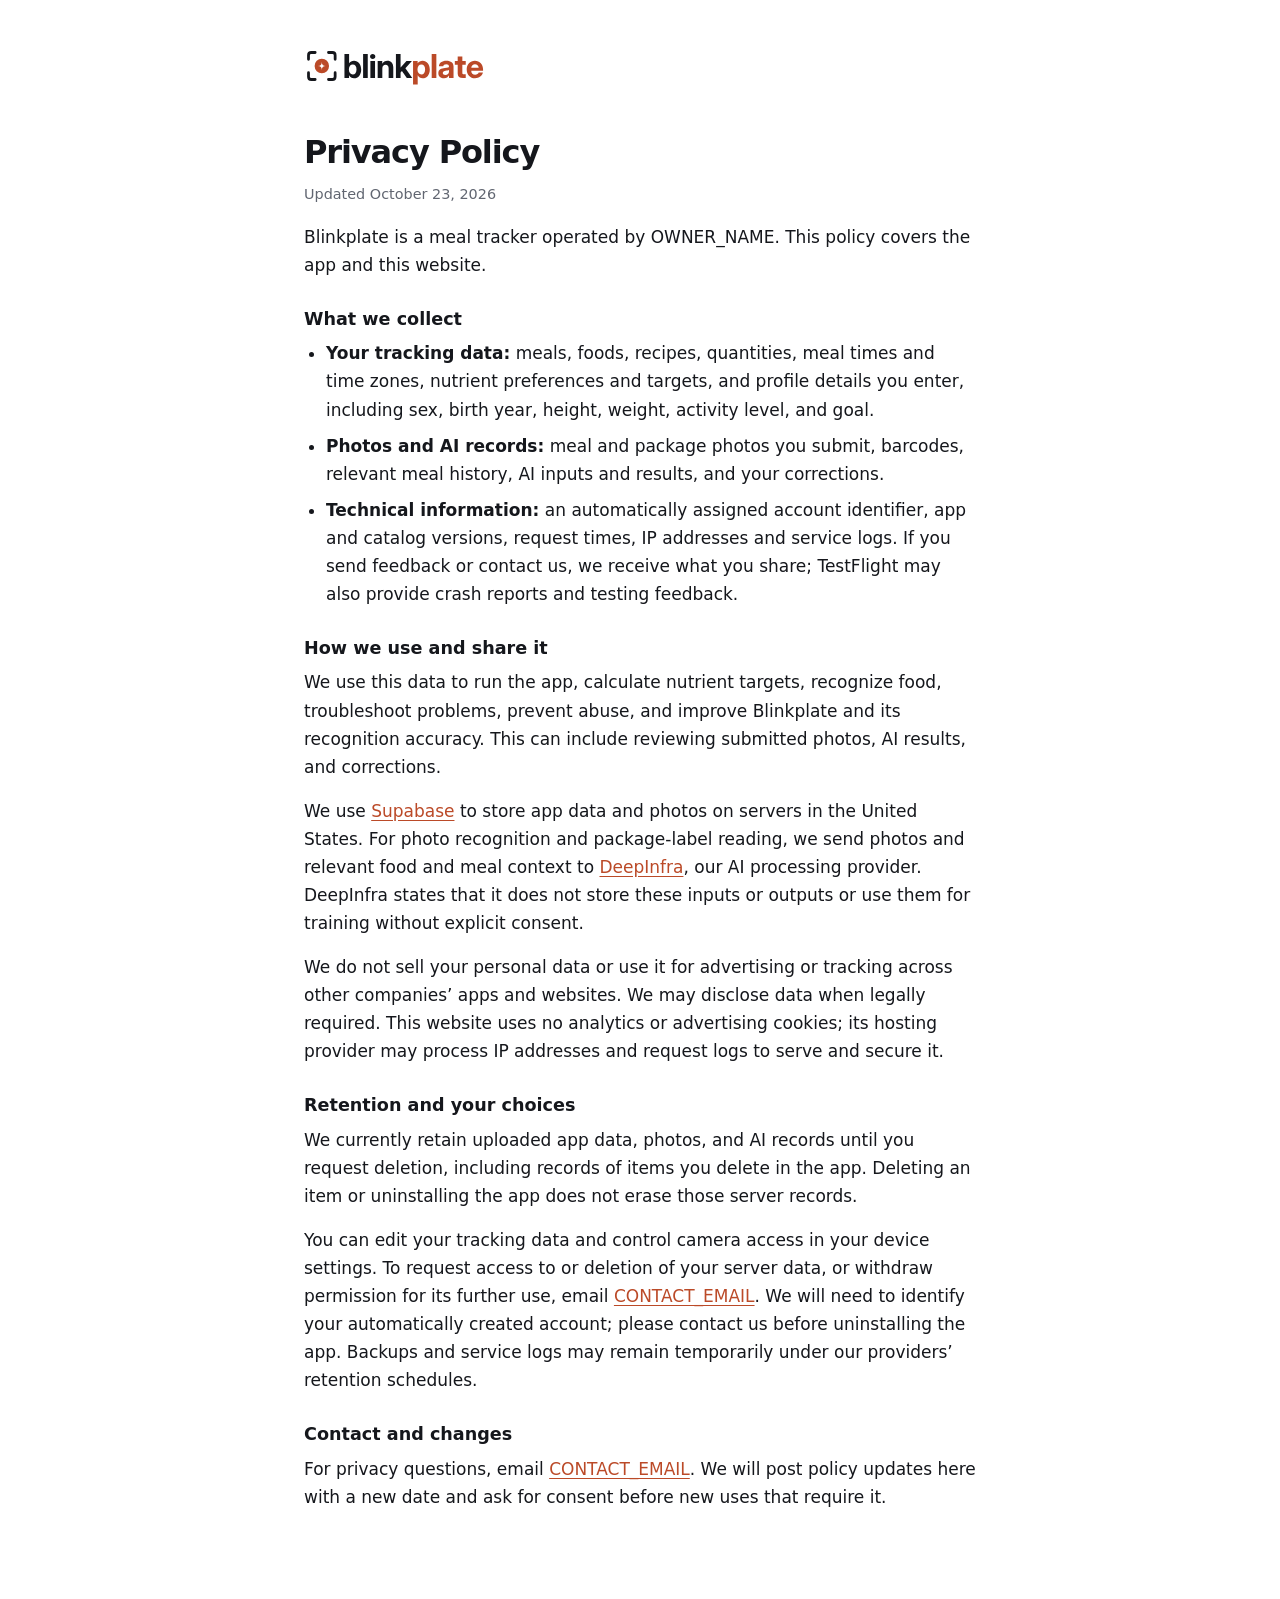
==== privacy.html @ cdba37e4 "Create Blinkplate website Add the branded homepage and a concise draft privacy policy based on the a" ====
<!doctype html>
<html lang="en">
<head>
  <meta charset="utf-8">
  <meta name="viewport" content="width=device-width, initial-scale=1">
  <meta name="description" content="How Blinkplate collects, uses, shares, and retains your data.">
  <meta name="color-scheme" content="light dark">
  <title>Privacy Policy · Blinkplate</title>
  <link rel="icon" href="/assets/favicon.svg" type="image/svg+xml">
  <link rel="stylesheet" href="/style.css">
</head>
<body>
  <main class="policy">
    <header><a href="/" aria-label="Blinkplate home"><picture><source srcset="/assets/logo-dark.svg" media="(prefers-color-scheme: dark)"><img class="logo" src="/assets/logo.svg" width="557" height="113" alt="Blinkplate"></picture></a></header>
    <h1>Privacy Policy</h1>
    <p class="date">Updated October 23, 2026</p>
    <p>Blinkplate is a meal tracker operated by OWNER_NAME. This policy covers the app and this website.</p>
    <h2>What we collect</h2>
    <ul>
      <li><strong>Your tracking data:</strong> meals, foods, recipes, quantities, meal times and time zones, nutrient preferences and targets, and profile details you enter, including sex, birth year, height, weight, activity level, and goal.</li>
      <li><strong>Photos and AI records:</strong> meal and package photos you submit, barcodes, relevant meal history, AI inputs and results, and your corrections.</li>
      <li><strong>Technical information:</strong> an automatically assigned account identifier, app and catalog versions, request times, IP addresses and service logs. If you send feedback or contact us, we receive what you share; TestFlight may also provide crash reports and testing feedback.</li>
    </ul>
    <h2>How we use and share it</h2>
    <p>We use this data to run the app, calculate nutrient targets, recognize food, troubleshoot problems, prevent abuse, and improve Blinkplate and its recognition accuracy. This can include reviewing submitted photos, AI results, and corrections.</p>
    <p>We use <a href="https://supabase.com/privacy">Supabase</a> to store app data and photos on servers in the United States. For photo recognition and package-label reading, we send photos and relevant food and meal context to <a href="https://deepinfra.com/privacy">DeepInfra</a>, our AI processing provider. DeepInfra states that it does not store these inputs or outputs or use them for training without explicit consent.</p>
    <p>We do not sell your personal data or use it for advertising or tracking across other companies’ apps and websites. We may disclose data when legally required. This website uses no analytics or advertising cookies; its hosting provider may process IP addresses and request logs to serve and secure it.</p>
    <h2>Retention and your choices</h2>
    <p>We currently retain uploaded app data, photos, and AI records until you request deletion, including records of items you delete in the app. Deleting an item or uninstalling the app does not erase those server records.</p>
    <p>You can edit your tracking data and control camera access in your device settings. To request access to or deletion of your server data, or withdraw permission for its further use, email <a href="mailto:CONTACT_EMAIL">CONTACT_EMAIL</a>. We will need to identify your automatically created account; please contact us before uninstalling the app. Backups and service logs may remain temporarily under our providers’ retention schedules.</p>
    <h2>Contact and changes</h2>
    <p>For privacy questions, email <a href="mailto:CONTACT_EMAIL">CONTACT_EMAIL</a>. We will post policy updates here with a new date and ask for consent before new uses that require it.</p>
  </main>
</body>
</html>
---- style.css ----
:root { color-scheme: light dark; --background: #fff; --ink: #15171c; --muted: #616671; --accent: #bb4a28; }
* { box-sizing: border-box; }
body { margin: 0; background: var(--background); color: var(--ink); font: 17px/1.65 system-ui, -apple-system, BlinkMacSystemFont, "Segoe UI", sans-serif; }
.home { min-height: 100vh; min-height: 100svh; display: grid; place-items: center; padding: 32px; }
.home main { width: min(100%, 460px); }
.logo { display: block; width: 100%; height: auto; }
.policy { max-width: 720px; margin: 0 auto; padding: 48px 24px 72px; }
.policy header { margin-bottom: 40px; }
.policy header a { display: inline-block; width: 180px; }
h1 { font-size: 2rem; line-height: 1.2; letter-spacing: -.035em; margin: 32px 0 12px; }
h2 { font-size: 1.1rem; line-height: 1.4; margin: 28px 0 8px; }
p, ul { margin: 0 0 16px; }
ul { padding-left: 22px; }
li + li { margin-top: 8px; }
a { color: var(--accent); text-underline-offset: 3px; overflow-wrap: anywhere; }
a:focus-visible { outline: 2px solid var(--accent); outline-offset: 5px; }
.date { color: var(--muted); font-size: .9rem; }
@media (prefers-color-scheme: dark) { :root { --background: #15171c; --ink: #f2f3f5; --muted: #a5aab5; --accent: #ff6a2b; } }
@media (max-width: 480px) { .policy { padding-top: 32px; } }
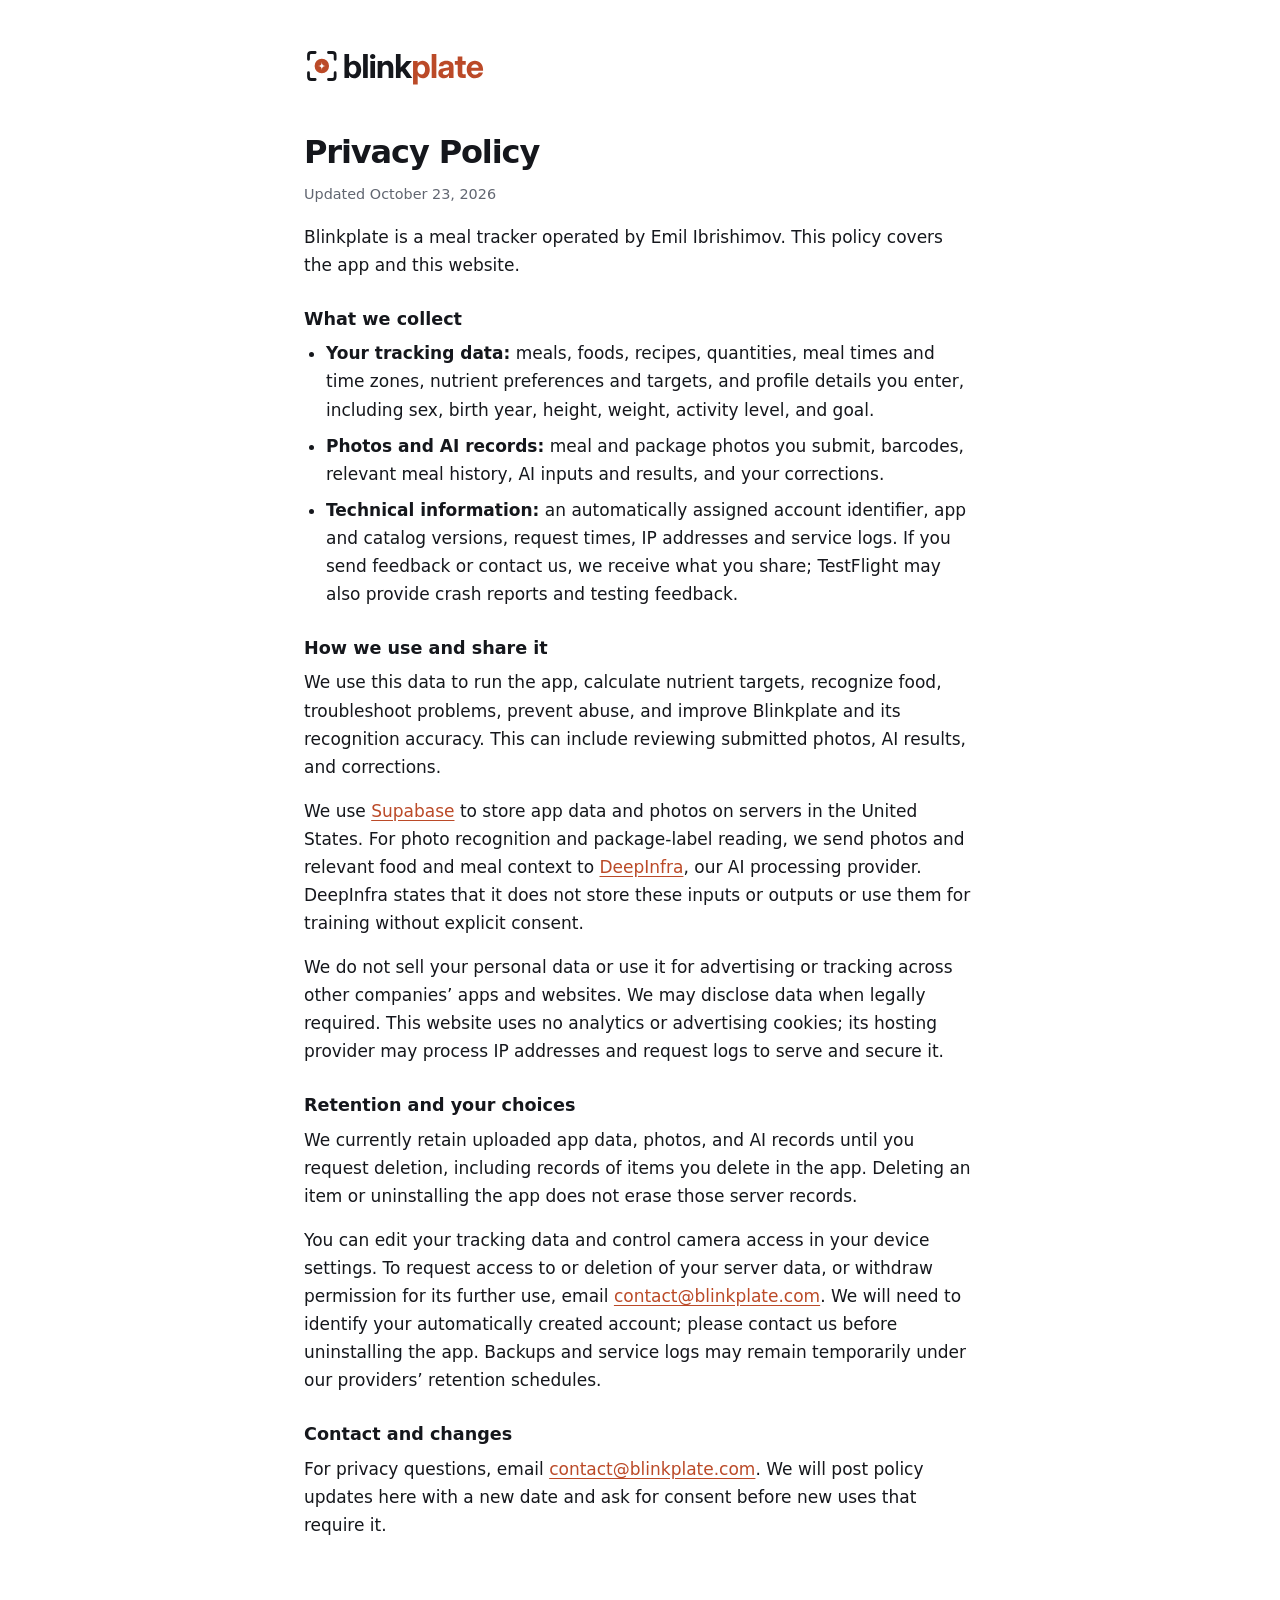
==== commit 9135bb7c: "Configure website domain and privacy contact" ====
--- a/privacy.html
+++ b/privacy.html
@@ -14,7 +14,7 @@
     <header><a href="/" aria-label="Blinkplate home"><picture><source srcset="/assets/logo-dark.svg" media="(prefers-color-scheme: dark)"><img class="logo" src="/assets/logo.svg" width="557" height="113" alt="Blinkplate"></picture></a></header>
     <h1>Privacy Policy</h1>
     <p class="date">Updated October 23, 2026</p>
-    <p>Blinkplate is a meal tracker operated by OWNER_NAME. This policy covers the app and this website.</p>
+    <p>Blinkplate is a meal tracker operated by Emil Ibrishimov. This policy covers the app and this website.</p>
     <h2>What we collect</h2>
     <ul>
       <li><strong>Your tracking data:</strong> meals, foods, recipes, quantities, meal times and time zones, nutrient preferences and targets, and profile details you enter, including sex, birth year, height, weight, activity level, and goal.</li>
@@ -27,9 +27,9 @@
     <p>We do not sell your personal data or use it for advertising or tracking across other companies’ apps and websites. We may disclose data when legally required. This website uses no analytics or advertising cookies; its hosting provider may process IP addresses and request logs to serve and secure it.</p>
     <h2>Retention and your choices</h2>
     <p>We currently retain uploaded app data, photos, and AI records until you request deletion, including records of items you delete in the app. Deleting an item or uninstalling the app does not erase those server records.</p>
-    <p>You can edit your tracking data and control camera access in your device settings. To request access to or deletion of your server data, or withdraw permission for its further use, email <a href="mailto:CONTACT_EMAIL">CONTACT_EMAIL</a>. We will need to identify your automatically created account; please contact us before uninstalling the app. Backups and service logs may remain temporarily under our providers’ retention schedules.</p>
+    <p>You can edit your tracking data and control camera access in your device settings. To request access to or deletion of your server data, or withdraw permission for its further use, email <a href="mailto:contact@blinkplate.com">contact@blinkplate.com</a>. We will need to identify your automatically created account; please contact us before uninstalling the app. Backups and service logs may remain temporarily under our providers’ retention schedules.</p>
     <h2>Contact and changes</h2>
-    <p>For privacy questions, email <a href="mailto:CONTACT_EMAIL">CONTACT_EMAIL</a>. We will post policy updates here with a new date and ask for consent before new uses that require it.</p>
+    <p>For privacy questions, email <a href="mailto:contact@blinkplate.com">contact@blinkplate.com</a>. We will post policy updates here with a new date and ask for consent before new uses that require it.</p>
   </main>
 </body>
 </html>
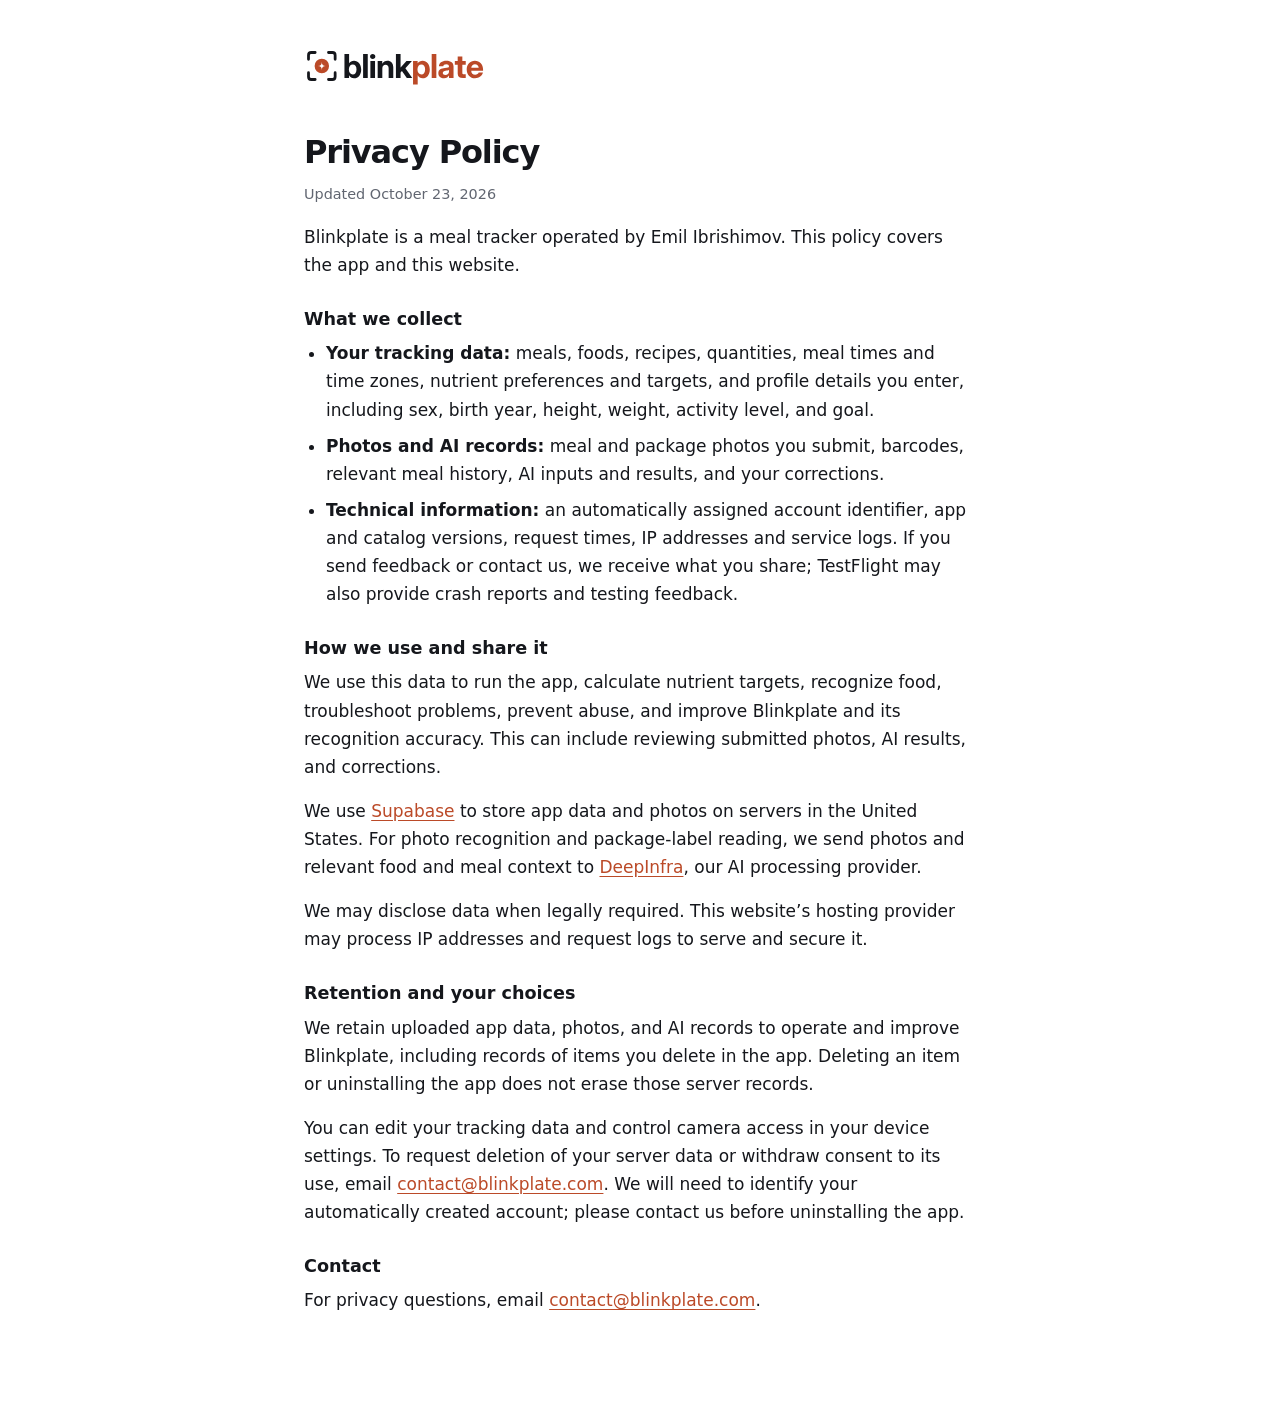
==== commit e91a3c90: "Simplify privacy policy commitments Remove optional assurances and provider guarantees while preserv" ====
--- a/privacy.html
+++ b/privacy.html
@@ -23,13 +23,13 @@
     </ul>
     <h2>How we use and share it</h2>
     <p>We use this data to run the app, calculate nutrient targets, recognize food, troubleshoot problems, prevent abuse, and improve Blinkplate and its recognition accuracy. This can include reviewing submitted photos, AI results, and corrections.</p>
-    <p>We use <a href="https://supabase.com/privacy">Supabase</a> to store app data and photos on servers in the United States. For photo recognition and package-label reading, we send photos and relevant food and meal context to <a href="https://deepinfra.com/privacy">DeepInfra</a>, our AI processing provider. DeepInfra states that it does not store these inputs or outputs or use them for training without explicit consent.</p>
-    <p>We do not sell your personal data or use it for advertising or tracking across other companies’ apps and websites. We may disclose data when legally required. This website uses no analytics or advertising cookies; its hosting provider may process IP addresses and request logs to serve and secure it.</p>
+    <p>We use <a href="https://supabase.com/privacy">Supabase</a> to store app data and photos on servers in the United States. For photo recognition and package-label reading, we send photos and relevant food and meal context to <a href="https://deepinfra.com/privacy">DeepInfra</a>, our AI processing provider.</p>
+    <p>We may disclose data when legally required. This website’s hosting provider may process IP addresses and request logs to serve and secure it.</p>
     <h2>Retention and your choices</h2>
-    <p>We currently retain uploaded app data, photos, and AI records until you request deletion, including records of items you delete in the app. Deleting an item or uninstalling the app does not erase those server records.</p>
-    <p>You can edit your tracking data and control camera access in your device settings. To request access to or deletion of your server data, or withdraw permission for its further use, email <a href="mailto:contact@blinkplate.com">contact@blinkplate.com</a>. We will need to identify your automatically created account; please contact us before uninstalling the app. Backups and service logs may remain temporarily under our providers’ retention schedules.</p>
-    <h2>Contact and changes</h2>
-    <p>For privacy questions, email <a href="mailto:contact@blinkplate.com">contact@blinkplate.com</a>. We will post policy updates here with a new date and ask for consent before new uses that require it.</p>
+    <p>We retain uploaded app data, photos, and AI records to operate and improve Blinkplate, including records of items you delete in the app. Deleting an item or uninstalling the app does not erase those server records.</p>
+    <p>You can edit your tracking data and control camera access in your device settings. To request deletion of your server data or withdraw consent to its use, email <a href="mailto:contact@blinkplate.com">contact@blinkplate.com</a>. We will need to identify your automatically created account; please contact us before uninstalling the app.</p>
+    <h2>Contact</h2>
+    <p>For privacy questions, email <a href="mailto:contact@blinkplate.com">contact@blinkplate.com</a>.</p>
   </main>
 </body>
 </html>
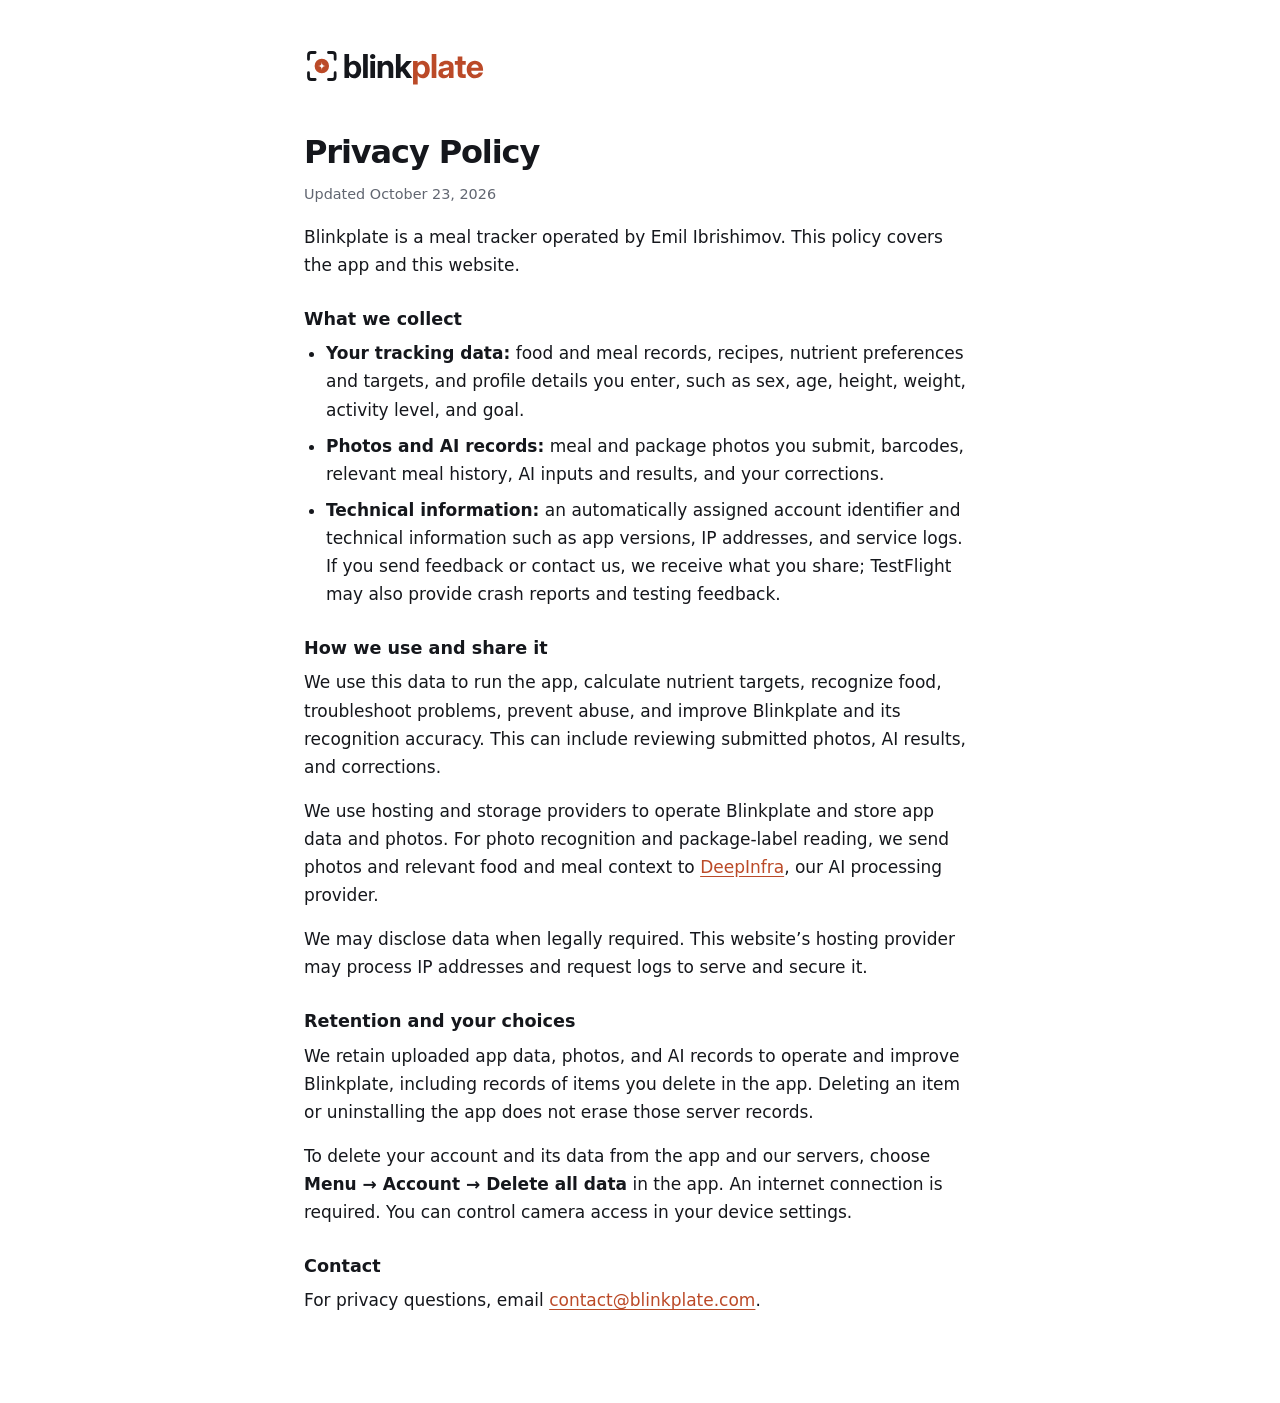
==== commit 67809bf9: "Clarify privacy disclosures and account deletion Describe data and infrastructure by stable categori" ====
--- a/privacy.html
+++ b/privacy.html
@@ -17,17 +17,17 @@
     <p>Blinkplate is a meal tracker operated by Emil Ibrishimov. This policy covers the app and this website.</p>
     <h2>What we collect</h2>
     <ul>
-      <li><strong>Your tracking data:</strong> meals, foods, recipes, quantities, meal times and time zones, nutrient preferences and targets, and profile details you enter, including sex, birth year, height, weight, activity level, and goal.</li>
+      <li><strong>Your tracking data:</strong> food and meal records, recipes, nutrient preferences and targets, and profile details you enter, such as sex, age, height, weight, activity level, and goal.</li>
       <li><strong>Photos and AI records:</strong> meal and package photos you submit, barcodes, relevant meal history, AI inputs and results, and your corrections.</li>
-      <li><strong>Technical information:</strong> an automatically assigned account identifier, app and catalog versions, request times, IP addresses and service logs. If you send feedback or contact us, we receive what you share; TestFlight may also provide crash reports and testing feedback.</li>
+      <li><strong>Technical information:</strong> an automatically assigned account identifier and technical information such as app versions, IP addresses, and service logs. If you send feedback or contact us, we receive what you share; TestFlight may also provide crash reports and testing feedback.</li>
     </ul>
     <h2>How we use and share it</h2>
     <p>We use this data to run the app, calculate nutrient targets, recognize food, troubleshoot problems, prevent abuse, and improve Blinkplate and its recognition accuracy. This can include reviewing submitted photos, AI results, and corrections.</p>
-    <p>We use <a href="https://supabase.com/privacy">Supabase</a> to store app data and photos on servers in the United States. For photo recognition and package-label reading, we send photos and relevant food and meal context to <a href="https://deepinfra.com/privacy">DeepInfra</a>, our AI processing provider.</p>
+    <p>We use hosting and storage providers to operate Blinkplate and store app data and photos. For photo recognition and package-label reading, we send photos and relevant food and meal context to <a href="https://deepinfra.com/privacy">DeepInfra</a>, our AI processing provider.</p>
     <p>We may disclose data when legally required. This website’s hosting provider may process IP addresses and request logs to serve and secure it.</p>
     <h2>Retention and your choices</h2>
     <p>We retain uploaded app data, photos, and AI records to operate and improve Blinkplate, including records of items you delete in the app. Deleting an item or uninstalling the app does not erase those server records.</p>
-    <p>You can edit your tracking data and control camera access in your device settings. To request deletion of your server data or withdraw consent to its use, email <a href="mailto:contact@blinkplate.com">contact@blinkplate.com</a>. We will need to identify your automatically created account; please contact us before uninstalling the app.</p>
+    <p>To delete your account and its data from the app and our servers, choose <strong>Menu → Account → Delete all data</strong> in the app. An internet connection is required. You can control camera access in your device settings.</p>
     <h2>Contact</h2>
     <p>For privacy questions, email <a href="mailto:contact@blinkplate.com">contact@blinkplate.com</a>.</p>
   </main>
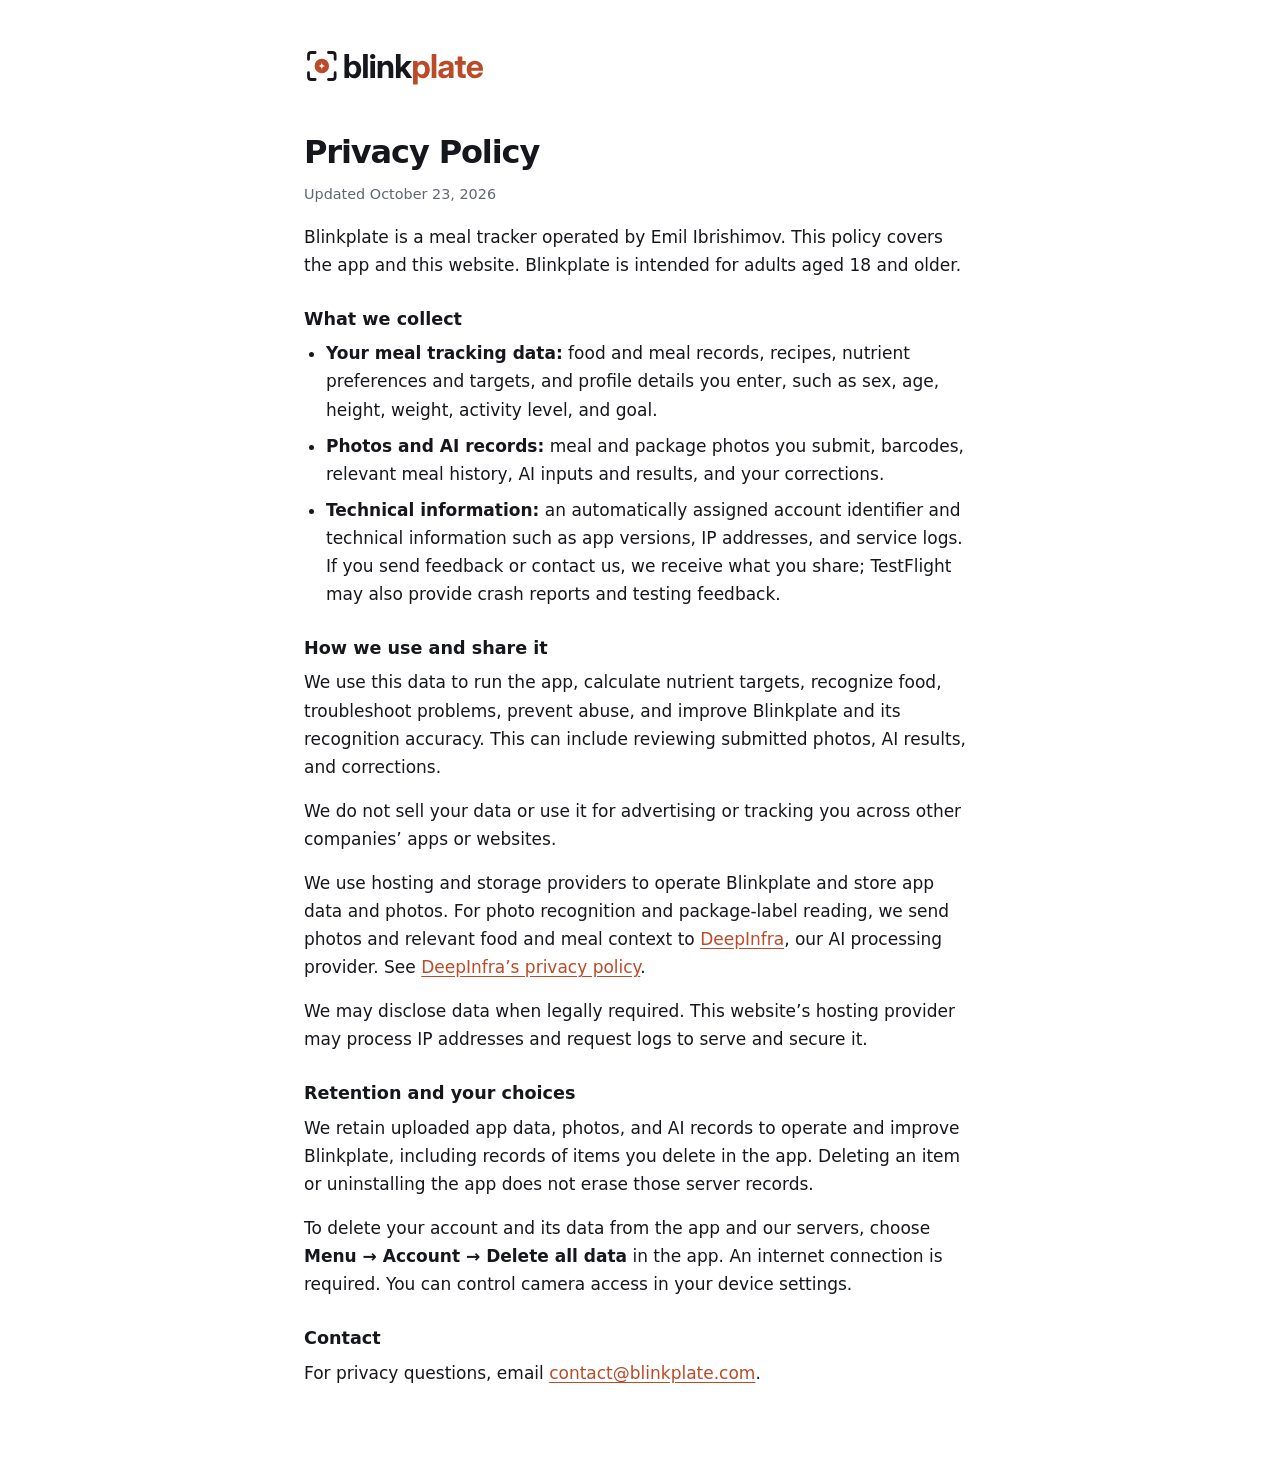
==== commit 593295c7: "Clarify privacy policy data use and age eligibility Describe the intended adult audience and how mea" ====
--- a/privacy.html
+++ b/privacy.html
@@ -14,16 +14,17 @@
     <header><a href="/" aria-label="Blinkplate home"><picture><source srcset="/assets/logo-dark.svg" media="(prefers-color-scheme: dark)"><img class="logo" src="/assets/logo.svg" width="557" height="113" alt="Blinkplate"></picture></a></header>
     <h1>Privacy Policy</h1>
     <p class="date">Updated October 23, 2026</p>
-    <p>Blinkplate is a meal tracker operated by Emil Ibrishimov. This policy covers the app and this website.</p>
+    <p>Blinkplate is a meal tracker operated by Emil Ibrishimov. This policy covers the app and this website. Blinkplate is intended for adults aged 18 and older.</p>
     <h2>What we collect</h2>
     <ul>
-      <li><strong>Your tracking data:</strong> food and meal records, recipes, nutrient preferences and targets, and profile details you enter, such as sex, age, height, weight, activity level, and goal.</li>
+      <li><strong>Your meal tracking data:</strong> food and meal records, recipes, nutrient preferences and targets, and profile details you enter, such as sex, age, height, weight, activity level, and goal.</li>
       <li><strong>Photos and AI records:</strong> meal and package photos you submit, barcodes, relevant meal history, AI inputs and results, and your corrections.</li>
       <li><strong>Technical information:</strong> an automatically assigned account identifier and technical information such as app versions, IP addresses, and service logs. If you send feedback or contact us, we receive what you share; TestFlight may also provide crash reports and testing feedback.</li>
     </ul>
     <h2>How we use and share it</h2>
     <p>We use this data to run the app, calculate nutrient targets, recognize food, troubleshoot problems, prevent abuse, and improve Blinkplate and its recognition accuracy. This can include reviewing submitted photos, AI results, and corrections.</p>
-    <p>We use hosting and storage providers to operate Blinkplate and store app data and photos. For photo recognition and package-label reading, we send photos and relevant food and meal context to <a href="https://deepinfra.com/privacy">DeepInfra</a>, our AI processing provider.</p>
+    <p>We do not sell your data or use it for advertising or tracking you across other companies’ apps or websites.</p>
+    <p>We use hosting and storage providers to operate Blinkplate and store app data and photos. For photo recognition and package-label reading, we send photos and relevant food and meal context to <a href="https://deepinfra.com/privacy">DeepInfra</a>, our AI processing provider. See <a href="https://deepinfra.com/privacy">DeepInfra’s privacy policy</a>.</p>
     <p>We may disclose data when legally required. This website’s hosting provider may process IP addresses and request logs to serve and secure it.</p>
     <h2>Retention and your choices</h2>
     <p>We retain uploaded app data, photos, and AI records to operate and improve Blinkplate, including records of items you delete in the app. Deleting an item or uninstalling the app does not erase those server records.</p>
